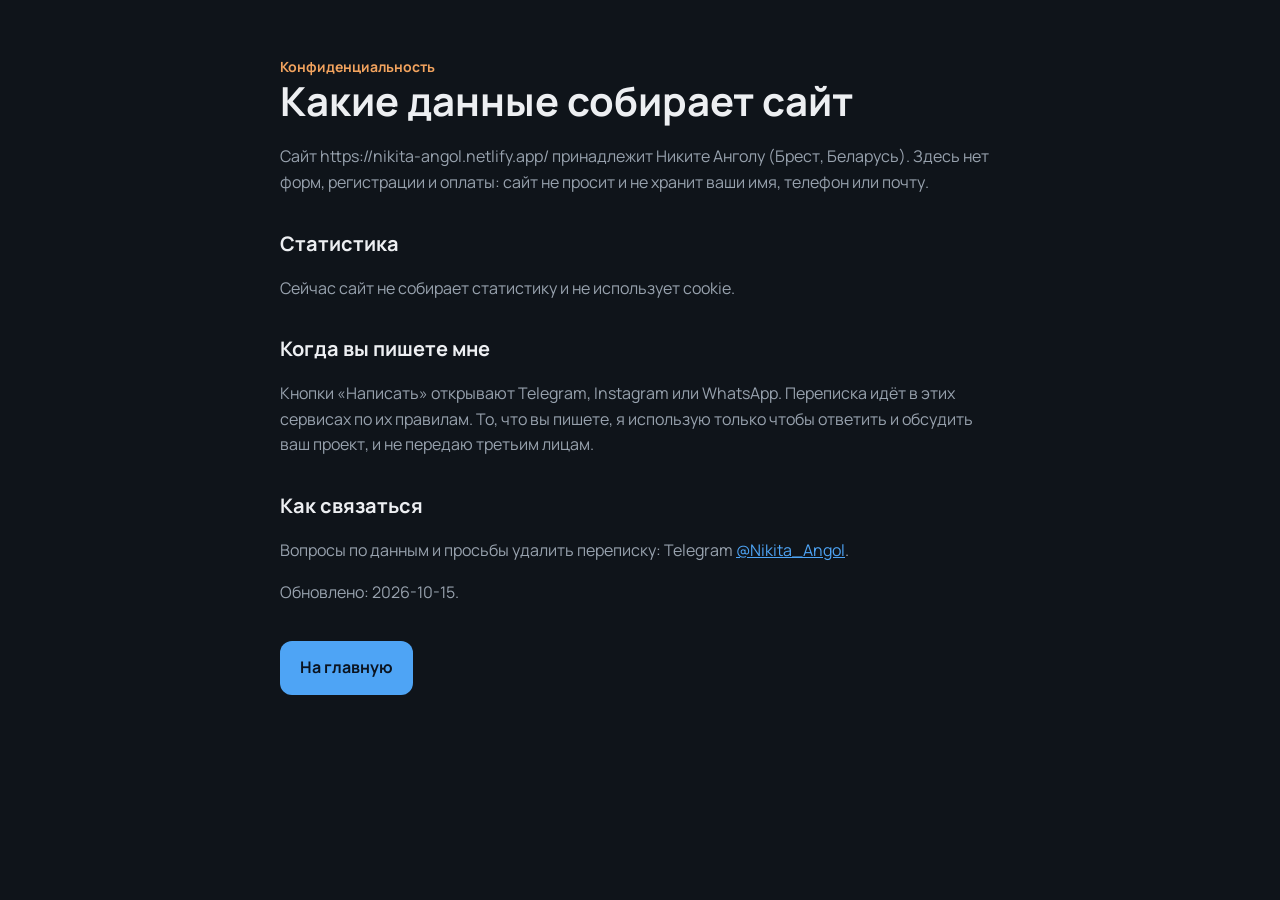
==== privacy.html @ c61cbc02 "Предпросмотр сайта-портфолио Co-Authored-By: Claude Opus 5.5 <noreply@anthropic.com>" ====
<!doctype html>
<html lang="ru"><head><meta charset="utf-8"><meta name="viewport" content="width=device-width,initial-scale=1">
<title>Политика конфиденциальности · Никита Ангол</title><meta name="robots" content="noindex,nofollow"><link rel="icon" href="./icon.svg" type="image/svg+xml">
<link rel="stylesheet" href="./fonts/fonts.css">
<style>body{margin:0;background:#0F141A;color:#EDEFF2;font:16px/1.6 Manrope,system-ui,sans-serif}main{max-width:720px;margin:0 auto;padding:56px 20px 80px}
h1{font-size:clamp(28px,5vw,40px);line-height:1.15;margin:0 0 20px}h2{font-size:20px;margin:32px 0 8px}p,li{color:#98A2AE}b{color:#EDEFF2}
a{color:#4EA4F5}.k{color:#F2A35E;font-weight:700;font-size:14px}.btn{display:inline-block;margin-top:20px;padding:14px 20px;border-radius:12px;background:#4EA4F5;color:#0B1420;font-weight:700;text-decoration:none}</style>
</head><body><main>
<div class="k">Конфиденциальность</div><h1>Какие данные собирает сайт</h1>
<p>Сайт https://nikita-angol.netlify.app/ принадлежит Никите Анголу (Брест, Беларусь). Здесь нет форм, регистрации и оплаты: сайт не просит
и не хранит ваши имя, телефон или почту.</p>
<h2>Статистика</h2><p>Сейчас сайт не собирает статистику и не использует cookie.</p>
<h2>Когда вы пишете мне</h2>
<p>Кнопки «Написать» открывают Telegram, Instagram или WhatsApp. Переписка идёт в этих сервисах по их правилам.
То, что вы пишете, я использую только чтобы ответить и обсудить ваш проект, и не передаю третьим лицам.</p>
<h2>Как связаться</h2>
<p>Вопросы по данным и просьбы удалить переписку: Telegram <a href="https://t.me/Nikita_Angol" rel="noopener">@Nikita_Angol</a>.</p>
<p>Обновлено: 2026-10-15.</p>
<a class="btn" href="./">На главную</a></main></body></html>
---- fonts/fonts.css ----
/* cyrillic */
@font-face {
  font-family: 'JetBrains Mono';
  font-style: normal;
  font-weight: 400;
  font-display: swap;
  src: url(JetBrainsMono-cyrillic-255268.woff2) format('woff2');
  unicode-range: U+0301, U+0400-045F, U+0490-0491, U+04B0-04B1, U+2116;
}
/* latin-ext */
@font-face {
  font-family: 'JetBrains Mono';
  font-style: normal;
  font-weight: 400;
  font-display: swap;
  src: url(JetBrainsMono-latin-ext-897459.woff2) format('woff2');
  unicode-range: U+0100-02BA, U+02BD-02C5, U+02C7-02CC, U+02CE-02D7, U+02DD-02FF, U+0304, U+0308, U+0329, U+1D00-1DBF, U+1E00-1E9F, U+1EF2-1EFF, U+2020, U+20A0-20AB, U+20AD-20C4, U+2113, U+2C60-2C7F, U+A720-A7FF;
}
/* latin */
@font-face {
  font-family: 'JetBrains Mono';
  font-style: normal;
  font-weight: 400;
  font-display: swap;
  src: url(JetBrainsMono-latin-621183.woff2) format('woff2');
  unicode-range: U+0000-00FF, U+0131, U+0152-0153, U+02BB-02BC, U+02C6, U+02DA, U+02DC, U+0304, U+0308, U+0329, U+2000-206F, U+20AC, U+2122, U+2191, U+2193, U+2212, U+2215, U+FEFF, U+FFFD;
}
/* cyrillic */
@font-face {
  font-family: 'JetBrains Mono';
  font-style: normal;
  font-weight: 500;
  font-display: swap;
  src: url(JetBrainsMono-cyrillic-255268.woff2) format('woff2');
  unicode-range: U+0301, U+0400-045F, U+0490-0491, U+04B0-04B1, U+2116;
}
/* latin-ext */
@font-face {
  font-family: 'JetBrains Mono';
  font-style: normal;
  font-weight: 500;
  font-display: swap;
  src: url(JetBrainsMono-latin-ext-897459.woff2) format('woff2');
  unicode-range: U+0100-02BA, U+02BD-02C5, U+02C7-02CC, U+02CE-02D7, U+02DD-02FF, U+0304, U+0308, U+0329, U+1D00-1DBF, U+1E00-1E9F, U+1EF2-1EFF, U+2020, U+20A0-20AB, U+20AD-20C4, U+2113, U+2C60-2C7F, U+A720-A7FF;
}
/* latin */
@font-face {
  font-family: 'JetBrains Mono';
  font-style: normal;
  font-weight: 500;
  font-display: swap;
  src: url(JetBrainsMono-latin-621183.woff2) format('woff2');
  unicode-range: U+0000-00FF, U+0131, U+0152-0153, U+02BB-02BC, U+02C6, U+02DA, U+02DC, U+0304, U+0308, U+0329, U+2000-206F, U+20AC, U+2122, U+2191, U+2193, U+2212, U+2215, U+FEFF, U+FFFD;
}
/* cyrillic */
@font-face {
  font-family: 'Manrope';
  font-style: normal;
  font-weight: 400;
  font-display: swap;
  src: url(Manrope-cyrillic-105721.woff2) format('woff2');
  unicode-range: U+0301, U+0400-045F, U+0490-0491, U+04B0-04B1, U+2116;
}
/* latin-ext */
@font-face {
  font-family: 'Manrope';
  font-style: normal;
  font-weight: 400;
  font-display: swap;
  src: url(Manrope-latin-ext-749127.woff2) format('woff2');
  unicode-range: U+0100-02BA, U+02BD-02C5, U+02C7-02CC, U+02CE-02D7, U+02DD-02FF, U+0304, U+0308, U+0329, U+1D00-1DBF, U+1E00-1E9F, U+1EF2-1EFF, U+2020, U+20A0-20AB, U+20AD-20C4, U+2113, U+2C60-2C7F, U+A720-A7FF;
}
/* latin */
@font-face {
  font-family: 'Manrope';
  font-style: normal;
  font-weight: 400;
  font-display: swap;
  src: url(Manrope-latin-380660.woff2) format('woff2');
  unicode-range: U+0000-00FF, U+0131, U+0152-0153, U+02BB-02BC, U+02C6, U+02DA, U+02DC, U+0304, U+0308, U+0329, U+2000-206F, U+20AC, U+2122, U+2191, U+2193, U+2212, U+2215, U+FEFF, U+FFFD;
}
/* cyrillic */
@font-face {
  font-family: 'Manrope';
  font-style: normal;
  font-weight: 500;
  font-display: swap;
  src: url(Manrope-cyrillic-105721.woff2) format('woff2');
  unicode-range: U+0301, U+0400-045F, U+0490-0491, U+04B0-04B1, U+2116;
}
/* latin-ext */
@font-face {
  font-family: 'Manrope';
  font-style: normal;
  font-weight: 500;
  font-display: swap;
  src: url(Manrope-latin-ext-749127.woff2) format('woff2');
  unicode-range: U+0100-02BA, U+02BD-02C5, U+02C7-02CC, U+02CE-02D7, U+02DD-02FF, U+0304, U+0308, U+0329, U+1D00-1DBF, U+1E00-1E9F, U+1EF2-1EFF, U+2020, U+20A0-20AB, U+20AD-20C4, U+2113, U+2C60-2C7F, U+A720-A7FF;
}
/* latin */
@font-face {
  font-family: 'Manrope';
  font-style: normal;
  font-weight: 500;
  font-display: swap;
  src: url(Manrope-latin-380660.woff2) format('woff2');
  unicode-range: U+0000-00FF, U+0131, U+0152-0153, U+02BB-02BC, U+02C6, U+02DA, U+02DC, U+0304, U+0308, U+0329, U+2000-206F, U+20AC, U+2122, U+2191, U+2193, U+2212, U+2215, U+FEFF, U+FFFD;
}
/* cyrillic */
@font-face {
  font-family: 'Manrope';
  font-style: normal;
  font-weight: 600;
  font-display: swap;
  src: url(Manrope-cyrillic-105721.woff2) format('woff2');
  unicode-range: U+0301, U+0400-045F, U+0490-0491, U+04B0-04B1, U+2116;
}
/* latin-ext */
@font-face {
  font-family: 'Manrope';
  font-style: normal;
  font-weight: 600;
  font-display: swap;
  src: url(Manrope-latin-ext-749127.woff2) format('woff2');
  unicode-range: U+0100-02BA, U+02BD-02C5, U+02C7-02CC, U+02CE-02D7, U+02DD-02FF, U+0304, U+0308, U+0329, U+1D00-1DBF, U+1E00-1E9F, U+1EF2-1EFF, U+2020, U+20A0-20AB, U+20AD-20C4, U+2113, U+2C60-2C7F, U+A720-A7FF;
}
/* latin */
@font-face {
  font-family: 'Manrope';
  font-style: normal;
  font-weight: 600;
  font-display: swap;
  src: url(Manrope-latin-380660.woff2) format('woff2');
  unicode-range: U+0000-00FF, U+0131, U+0152-0153, U+02BB-02BC, U+02C6, U+02DA, U+02DC, U+0304, U+0308, U+0329, U+2000-206F, U+20AC, U+2122, U+2191, U+2193, U+2212, U+2215, U+FEFF, U+FFFD;
}
/* cyrillic */
@font-face {
  font-family: 'Manrope';
  font-style: normal;
  font-weight: 700;
  font-display: swap;
  src: url(Manrope-cyrillic-105721.woff2) format('woff2');
  unicode-range: U+0301, U+0400-045F, U+0490-0491, U+04B0-04B1, U+2116;
}
/* latin-ext */
@font-face {
  font-family: 'Manrope';
  font-style: normal;
  font-weight: 700;
  font-display: swap;
  src: url(Manrope-latin-ext-749127.woff2) format('woff2');
  unicode-range: U+0100-02BA, U+02BD-02C5, U+02C7-02CC, U+02CE-02D7, U+02DD-02FF, U+0304, U+0308, U+0329, U+1D00-1DBF, U+1E00-1E9F, U+1EF2-1EFF, U+2020, U+20A0-20AB, U+20AD-20C4, U+2113, U+2C60-2C7F, U+A720-A7FF;
}
/* latin */
@font-face {
  font-family: 'Manrope';
  font-style: normal;
  font-weight: 700;
  font-display: swap;
  src: url(Manrope-latin-380660.woff2) format('woff2');
  unicode-range: U+0000-00FF, U+0131, U+0152-0153, U+02BB-02BC, U+02C6, U+02DA, U+02DC, U+0304, U+0308, U+0329, U+2000-206F, U+20AC, U+2122, U+2191, U+2193, U+2212, U+2215, U+FEFF, U+FFFD;
}
/* cyrillic */
@font-face {
  font-family: 'Manrope';
  font-style: normal;
  font-weight: 800;
  font-display: swap;
  src: url(Manrope-cyrillic-105721.woff2) format('woff2');
  unicode-range: U+0301, U+0400-045F, U+0490-0491, U+04B0-04B1, U+2116;
}
/* latin-ext */
@font-face {
  font-family: 'Manrope';
  font-style: normal;
  font-weight: 800;
  font-display: swap;
  src: url(Manrope-latin-ext-749127.woff2) format('woff2');
  unicode-range: U+0100-02BA, U+02BD-02C5, U+02C7-02CC, U+02CE-02D7, U+02DD-02FF, U+0304, U+0308, U+0329, U+1D00-1DBF, U+1E00-1E9F, U+1EF2-1EFF, U+2020, U+20A0-20AB, U+20AD-20C4, U+2113, U+2C60-2C7F, U+A720-A7FF;
}
/* latin */
@font-face {
  font-family: 'Manrope';
  font-style: normal;
  font-weight: 800;
  font-display: swap;
  src: url(Manrope-latin-380660.woff2) format('woff2');
  unicode-range: U+0000-00FF, U+0131, U+0152-0153, U+02BB-02BC, U+02C6, U+02DA, U+02DC, U+0304, U+0308, U+0329, U+2000-206F, U+20AC, U+2122, U+2191, U+2193, U+2212, U+2215, U+FEFF, U+FFFD;
}
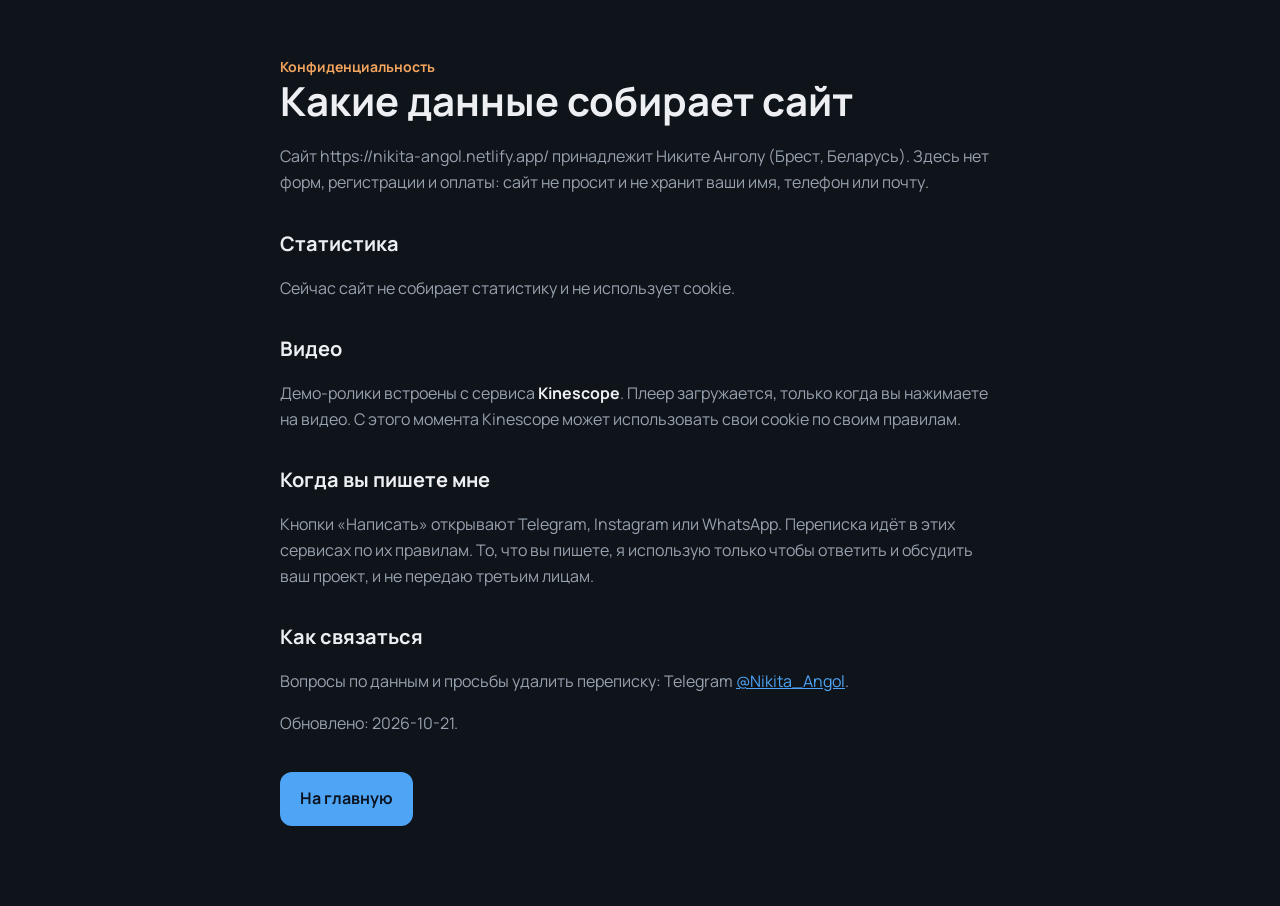
==== commit 3f5a2f07: "Обновление предпросмотра Co-Authored-By: Claude Opus 5.5 <noreply@anthropic.com>" ====
--- a/privacy.html
+++ b/privacy.html
@@ -10,10 +10,13 @@
 <p>Сайт https://nikita-angol.netlify.app/ принадлежит Никите Анголу (Брест, Беларусь). Здесь нет форм, регистрации и оплаты: сайт не просит
 и не хранит ваши имя, телефон или почту.</p>
 <h2>Статистика</h2><p>Сейчас сайт не собирает статистику и не использует cookie.</p>
+<h2>Видео</h2>
+<p>Демо-ролики встроены с сервиса <b>Kinescope</b>. Плеер загружается, только когда вы нажимаете на видео.
+С этого момента Kinescope может использовать свои cookie по своим правилам.</p>
 <h2>Когда вы пишете мне</h2>
 <p>Кнопки «Написать» открывают Telegram, Instagram или WhatsApp. Переписка идёт в этих сервисах по их правилам.
 То, что вы пишете, я использую только чтобы ответить и обсудить ваш проект, и не передаю третьим лицам.</p>
 <h2>Как связаться</h2>
 <p>Вопросы по данным и просьбы удалить переписку: Telegram <a href="https://t.me/Nikita_Angol" rel="noopener">@Nikita_Angol</a>.</p>
-<p>Обновлено: 2026-10-15.</p>
+<p>Обновлено: 2026-10-21.</p>
 <a class="btn" href="./">На главную</a></main></body></html>
--- a/fonts/fonts.css
+++ b/fonts/fonts.css
@@ -1,189 +1,189 @@
-/* cyrillic */
-@font-face {
-  font-family: 'JetBrains Mono';
-  font-style: normal;
-  font-weight: 400;
-  font-display: swap;
-  src: url(JetBrainsMono-cyrillic-255268.woff2) format('woff2');
-  unicode-range: U+0301, U+0400-045F, U+0490-0491, U+04B0-04B1, U+2116;
-}
-/* latin-ext */
-@font-face {
-  font-family: 'JetBrains Mono';
-  font-style: normal;
-  font-weight: 400;
-  font-display: swap;
-  src: url(JetBrainsMono-latin-ext-897459.woff2) format('woff2');
-  unicode-range: U+0100-02BA, U+02BD-02C5, U+02C7-02CC, U+02CE-02D7, U+02DD-02FF, U+0304, U+0308, U+0329, U+1D00-1DBF, U+1E00-1E9F, U+1EF2-1EFF, U+2020, U+20A0-20AB, U+20AD-20C4, U+2113, U+2C60-2C7F, U+A720-A7FF;
-}
-/* latin */
-@font-face {
-  font-family: 'JetBrains Mono';
-  font-style: normal;
-  font-weight: 400;
-  font-display: swap;
-  src: url(JetBrainsMono-latin-621183.woff2) format('woff2');
-  unicode-range: U+0000-00FF, U+0131, U+0152-0153, U+02BB-02BC, U+02C6, U+02DA, U+02DC, U+0304, U+0308, U+0329, U+2000-206F, U+20AC, U+2122, U+2191, U+2193, U+2212, U+2215, U+FEFF, U+FFFD;
-}
-/* cyrillic */
-@font-face {
-  font-family: 'JetBrains Mono';
-  font-style: normal;
-  font-weight: 500;
-  font-display: swap;
-  src: url(JetBrainsMono-cyrillic-255268.woff2) format('woff2');
-  unicode-range: U+0301, U+0400-045F, U+0490-0491, U+04B0-04B1, U+2116;
-}
-/* latin-ext */
-@font-face {
-  font-family: 'JetBrains Mono';
-  font-style: normal;
-  font-weight: 500;
-  font-display: swap;
-  src: url(JetBrainsMono-latin-ext-897459.woff2) format('woff2');
-  unicode-range: U+0100-02BA, U+02BD-02C5, U+02C7-02CC, U+02CE-02D7, U+02DD-02FF, U+0304, U+0308, U+0329, U+1D00-1DBF, U+1E00-1E9F, U+1EF2-1EFF, U+2020, U+20A0-20AB, U+20AD-20C4, U+2113, U+2C60-2C7F, U+A720-A7FF;
-}
-/* latin */
-@font-face {
-  font-family: 'JetBrains Mono';
-  font-style: normal;
-  font-weight: 500;
-  font-display: swap;
-  src: url(JetBrainsMono-latin-621183.woff2) format('woff2');
-  unicode-range: U+0000-00FF, U+0131, U+0152-0153, U+02BB-02BC, U+02C6, U+02DA, U+02DC, U+0304, U+0308, U+0329, U+2000-206F, U+20AC, U+2122, U+2191, U+2193, U+2212, U+2215, U+FEFF, U+FFFD;
-}
-/* cyrillic */
-@font-face {
-  font-family: 'Manrope';
-  font-style: normal;
-  font-weight: 400;
-  font-display: swap;
-  src: url(Manrope-cyrillic-105721.woff2) format('woff2');
-  unicode-range: U+0301, U+0400-045F, U+0490-0491, U+04B0-04B1, U+2116;
-}
-/* latin-ext */
-@font-face {
-  font-family: 'Manrope';
-  font-style: normal;
-  font-weight: 400;
-  font-display: swap;
-  src: url(Manrope-latin-ext-749127.woff2) format('woff2');
-  unicode-range: U+0100-02BA, U+02BD-02C5, U+02C7-02CC, U+02CE-02D7, U+02DD-02FF, U+0304, U+0308, U+0329, U+1D00-1DBF, U+1E00-1E9F, U+1EF2-1EFF, U+2020, U+20A0-20AB, U+20AD-20C4, U+2113, U+2C60-2C7F, U+A720-A7FF;
-}
-/* latin */
-@font-face {
-  font-family: 'Manrope';
-  font-style: normal;
-  font-weight: 400;
-  font-display: swap;
-  src: url(Manrope-latin-380660.woff2) format('woff2');
-  unicode-range: U+0000-00FF, U+0131, U+0152-0153, U+02BB-02BC, U+02C6, U+02DA, U+02DC, U+0304, U+0308, U+0329, U+2000-206F, U+20AC, U+2122, U+2191, U+2193, U+2212, U+2215, U+FEFF, U+FFFD;
-}
-/* cyrillic */
-@font-face {
-  font-family: 'Manrope';
-  font-style: normal;
-  font-weight: 500;
-  font-display: swap;
-  src: url(Manrope-cyrillic-105721.woff2) format('woff2');
-  unicode-range: U+0301, U+0400-045F, U+0490-0491, U+04B0-04B1, U+2116;
-}
-/* latin-ext */
-@font-face {
-  font-family: 'Manrope';
-  font-style: normal;
-  font-weight: 500;
-  font-display: swap;
-  src: url(Manrope-latin-ext-749127.woff2) format('woff2');
-  unicode-range: U+0100-02BA, U+02BD-02C5, U+02C7-02CC, U+02CE-02D7, U+02DD-02FF, U+0304, U+0308, U+0329, U+1D00-1DBF, U+1E00-1E9F, U+1EF2-1EFF, U+2020, U+20A0-20AB, U+20AD-20C4, U+2113, U+2C60-2C7F, U+A720-A7FF;
-}
-/* latin */
-@font-face {
-  font-family: 'Manrope';
-  font-style: normal;
-  font-weight: 500;
-  font-display: swap;
-  src: url(Manrope-latin-380660.woff2) format('woff2');
-  unicode-range: U+0000-00FF, U+0131, U+0152-0153, U+02BB-02BC, U+02C6, U+02DA, U+02DC, U+0304, U+0308, U+0329, U+2000-206F, U+20AC, U+2122, U+2191, U+2193, U+2212, U+2215, U+FEFF, U+FFFD;
-}
-/* cyrillic */
-@font-face {
-  font-family: 'Manrope';
-  font-style: normal;
-  font-weight: 600;
-  font-display: swap;
-  src: url(Manrope-cyrillic-105721.woff2) format('woff2');
-  unicode-range: U+0301, U+0400-045F, U+0490-0491, U+04B0-04B1, U+2116;
-}
-/* latin-ext */
-@font-face {
-  font-family: 'Manrope';
-  font-style: normal;
-  font-weight: 600;
-  font-display: swap;
-  src: url(Manrope-latin-ext-749127.woff2) format('woff2');
-  unicode-range: U+0100-02BA, U+02BD-02C5, U+02C7-02CC, U+02CE-02D7, U+02DD-02FF, U+0304, U+0308, U+0329, U+1D00-1DBF, U+1E00-1E9F, U+1EF2-1EFF, U+2020, U+20A0-20AB, U+20AD-20C4, U+2113, U+2C60-2C7F, U+A720-A7FF;
-}
-/* latin */
-@font-face {
-  font-family: 'Manrope';
-  font-style: normal;
-  font-weight: 600;
-  font-display: swap;
-  src: url(Manrope-latin-380660.woff2) format('woff2');
-  unicode-range: U+0000-00FF, U+0131, U+0152-0153, U+02BB-02BC, U+02C6, U+02DA, U+02DC, U+0304, U+0308, U+0329, U+2000-206F, U+20AC, U+2122, U+2191, U+2193, U+2212, U+2215, U+FEFF, U+FFFD;
-}
-/* cyrillic */
-@font-face {
-  font-family: 'Manrope';
-  font-style: normal;
-  font-weight: 700;
-  font-display: swap;
-  src: url(Manrope-cyrillic-105721.woff2) format('woff2');
-  unicode-range: U+0301, U+0400-045F, U+0490-0491, U+04B0-04B1, U+2116;
-}
-/* latin-ext */
-@font-face {
-  font-family: 'Manrope';
-  font-style: normal;
-  font-weight: 700;
-  font-display: swap;
-  src: url(Manrope-latin-ext-749127.woff2) format('woff2');
-  unicode-range: U+0100-02BA, U+02BD-02C5, U+02C7-02CC, U+02CE-02D7, U+02DD-02FF, U+0304, U+0308, U+0329, U+1D00-1DBF, U+1E00-1E9F, U+1EF2-1EFF, U+2020, U+20A0-20AB, U+20AD-20C4, U+2113, U+2C60-2C7F, U+A720-A7FF;
-}
-/* latin */
-@font-face {
-  font-family: 'Manrope';
-  font-style: normal;
-  font-weight: 700;
-  font-display: swap;
-  src: url(Manrope-latin-380660.woff2) format('woff2');
-  unicode-range: U+0000-00FF, U+0131, U+0152-0153, U+02BB-02BC, U+02C6, U+02DA, U+02DC, U+0304, U+0308, U+0329, U+2000-206F, U+20AC, U+2122, U+2191, U+2193, U+2212, U+2215, U+FEFF, U+FFFD;
-}
-/* cyrillic */
-@font-face {
-  font-family: 'Manrope';
-  font-style: normal;
-  font-weight: 800;
-  font-display: swap;
-  src: url(Manrope-cyrillic-105721.woff2) format('woff2');
-  unicode-range: U+0301, U+0400-045F, U+0490-0491, U+04B0-04B1, U+2116;
-}
-/* latin-ext */
-@font-face {
-  font-family: 'Manrope';
-  font-style: normal;
-  font-weight: 800;
-  font-display: swap;
-  src: url(Manrope-latin-ext-749127.woff2) format('woff2');
-  unicode-range: U+0100-02BA, U+02BD-02C5, U+02C7-02CC, U+02CE-02D7, U+02DD-02FF, U+0304, U+0308, U+0329, U+1D00-1DBF, U+1E00-1E9F, U+1EF2-1EFF, U+2020, U+20A0-20AB, U+20AD-20C4, U+2113, U+2C60-2C7F, U+A720-A7FF;
-}
-/* latin */
-@font-face {
-  font-family: 'Manrope';
-  font-style: normal;
-  font-weight: 800;
-  font-display: swap;
-  src: url(Manrope-latin-380660.woff2) format('woff2');
-  unicode-range: U+0000-00FF, U+0131, U+0152-0153, U+02BB-02BC, U+02C6, U+02DA, U+02DC, U+0304, U+0308, U+0329, U+2000-206F, U+20AC, U+2122, U+2191, U+2193, U+2212, U+2215, U+FEFF, U+FFFD;
-}
+/* cyrillic */
+@font-face {
+  font-family: 'JetBrains Mono';
+  font-style: normal;
+  font-weight: 400;
+  font-display: swap;
+  src: url(JetBrainsMono-cyrillic-255268.woff2) format('woff2');
+  unicode-range: U+0301, U+0400-045F, U+0490-0491, U+04B0-04B1, U+2116;
+}
+/* latin-ext */
+@font-face {
+  font-family: 'JetBrains Mono';
+  font-style: normal;
+  font-weight: 400;
+  font-display: swap;
+  src: url(JetBrainsMono-latin-ext-897459.woff2) format('woff2');
+  unicode-range: U+0100-02BA, U+02BD-02C5, U+02C7-02CC, U+02CE-02D7, U+02DD-02FF, U+0304, U+0308, U+0329, U+1D00-1DBF, U+1E00-1E9F, U+1EF2-1EFF, U+2020, U+20A0-20AB, U+20AD-20C4, U+2113, U+2C60-2C7F, U+A720-A7FF;
+}
+/* latin */
+@font-face {
+  font-family: 'JetBrains Mono';
+  font-style: normal;
+  font-weight: 400;
+  font-display: swap;
+  src: url(JetBrainsMono-latin-621183.woff2) format('woff2');
+  unicode-range: U+0000-00FF, U+0131, U+0152-0153, U+02BB-02BC, U+02C6, U+02DA, U+02DC, U+0304, U+0308, U+0329, U+2000-206F, U+20AC, U+2122, U+2191, U+2193, U+2212, U+2215, U+FEFF, U+FFFD;
+}
+/* cyrillic */
+@font-face {
+  font-family: 'JetBrains Mono';
+  font-style: normal;
+  font-weight: 500;
+  font-display: swap;
+  src: url(JetBrainsMono-cyrillic-255268.woff2) format('woff2');
+  unicode-range: U+0301, U+0400-045F, U+0490-0491, U+04B0-04B1, U+2116;
+}
+/* latin-ext */
+@font-face {
+  font-family: 'JetBrains Mono';
+  font-style: normal;
+  font-weight: 500;
+  font-display: swap;
+  src: url(JetBrainsMono-latin-ext-897459.woff2) format('woff2');
+  unicode-range: U+0100-02BA, U+02BD-02C5, U+02C7-02CC, U+02CE-02D7, U+02DD-02FF, U+0304, U+0308, U+0329, U+1D00-1DBF, U+1E00-1E9F, U+1EF2-1EFF, U+2020, U+20A0-20AB, U+20AD-20C4, U+2113, U+2C60-2C7F, U+A720-A7FF;
+}
+/* latin */
+@font-face {
+  font-family: 'JetBrains Mono';
+  font-style: normal;
+  font-weight: 500;
+  font-display: swap;
+  src: url(JetBrainsMono-latin-621183.woff2) format('woff2');
+  unicode-range: U+0000-00FF, U+0131, U+0152-0153, U+02BB-02BC, U+02C6, U+02DA, U+02DC, U+0304, U+0308, U+0329, U+2000-206F, U+20AC, U+2122, U+2191, U+2193, U+2212, U+2215, U+FEFF, U+FFFD;
+}
+/* cyrillic */
+@font-face {
+  font-family: 'Manrope';
+  font-style: normal;
+  font-weight: 400;
+  font-display: swap;
+  src: url(Manrope-cyrillic-105721.woff2) format('woff2');
+  unicode-range: U+0301, U+0400-045F, U+0490-0491, U+04B0-04B1, U+2116;
+}
+/* latin-ext */
+@font-face {
+  font-family: 'Manrope';
+  font-style: normal;
+  font-weight: 400;
+  font-display: swap;
+  src: url(Manrope-latin-ext-749127.woff2) format('woff2');
+  unicode-range: U+0100-02BA, U+02BD-02C5, U+02C7-02CC, U+02CE-02D7, U+02DD-02FF, U+0304, U+0308, U+0329, U+1D00-1DBF, U+1E00-1E9F, U+1EF2-1EFF, U+2020, U+20A0-20AB, U+20AD-20C4, U+2113, U+2C60-2C7F, U+A720-A7FF;
+}
+/* latin */
+@font-face {
+  font-family: 'Manrope';
+  font-style: normal;
+  font-weight: 400;
+  font-display: swap;
+  src: url(Manrope-latin-380660.woff2) format('woff2');
+  unicode-range: U+0000-00FF, U+0131, U+0152-0153, U+02BB-02BC, U+02C6, U+02DA, U+02DC, U+0304, U+0308, U+0329, U+2000-206F, U+20AC, U+2122, U+2191, U+2193, U+2212, U+2215, U+FEFF, U+FFFD;
+}
+/* cyrillic */
+@font-face {
+  font-family: 'Manrope';
+  font-style: normal;
+  font-weight: 500;
+  font-display: swap;
+  src: url(Manrope-cyrillic-105721.woff2) format('woff2');
+  unicode-range: U+0301, U+0400-045F, U+0490-0491, U+04B0-04B1, U+2116;
+}
+/* latin-ext */
+@font-face {
+  font-family: 'Manrope';
+  font-style: normal;
+  font-weight: 500;
+  font-display: swap;
+  src: url(Manrope-latin-ext-749127.woff2) format('woff2');
+  unicode-range: U+0100-02BA, U+02BD-02C5, U+02C7-02CC, U+02CE-02D7, U+02DD-02FF, U+0304, U+0308, U+0329, U+1D00-1DBF, U+1E00-1E9F, U+1EF2-1EFF, U+2020, U+20A0-20AB, U+20AD-20C4, U+2113, U+2C60-2C7F, U+A720-A7FF;
+}
+/* latin */
+@font-face {
+  font-family: 'Manrope';
+  font-style: normal;
+  font-weight: 500;
+  font-display: swap;
+  src: url(Manrope-latin-380660.woff2) format('woff2');
+  unicode-range: U+0000-00FF, U+0131, U+0152-0153, U+02BB-02BC, U+02C6, U+02DA, U+02DC, U+0304, U+0308, U+0329, U+2000-206F, U+20AC, U+2122, U+2191, U+2193, U+2212, U+2215, U+FEFF, U+FFFD;
+}
+/* cyrillic */
+@font-face {
+  font-family: 'Manrope';
+  font-style: normal;
+  font-weight: 600;
+  font-display: swap;
+  src: url(Manrope-cyrillic-105721.woff2) format('woff2');
+  unicode-range: U+0301, U+0400-045F, U+0490-0491, U+04B0-04B1, U+2116;
+}
+/* latin-ext */
+@font-face {
+  font-family: 'Manrope';
+  font-style: normal;
+  font-weight: 600;
+  font-display: swap;
+  src: url(Manrope-latin-ext-749127.woff2) format('woff2');
+  unicode-range: U+0100-02BA, U+02BD-02C5, U+02C7-02CC, U+02CE-02D7, U+02DD-02FF, U+0304, U+0308, U+0329, U+1D00-1DBF, U+1E00-1E9F, U+1EF2-1EFF, U+2020, U+20A0-20AB, U+20AD-20C4, U+2113, U+2C60-2C7F, U+A720-A7FF;
+}
+/* latin */
+@font-face {
+  font-family: 'Manrope';
+  font-style: normal;
+  font-weight: 600;
+  font-display: swap;
+  src: url(Manrope-latin-380660.woff2) format('woff2');
+  unicode-range: U+0000-00FF, U+0131, U+0152-0153, U+02BB-02BC, U+02C6, U+02DA, U+02DC, U+0304, U+0308, U+0329, U+2000-206F, U+20AC, U+2122, U+2191, U+2193, U+2212, U+2215, U+FEFF, U+FFFD;
+}
+/* cyrillic */
+@font-face {
+  font-family: 'Manrope';
+  font-style: normal;
+  font-weight: 700;
+  font-display: swap;
+  src: url(Manrope-cyrillic-105721.woff2) format('woff2');
+  unicode-range: U+0301, U+0400-045F, U+0490-0491, U+04B0-04B1, U+2116;
+}
+/* latin-ext */
+@font-face {
+  font-family: 'Manrope';
+  font-style: normal;
+  font-weight: 700;
+  font-display: swap;
+  src: url(Manrope-latin-ext-749127.woff2) format('woff2');
+  unicode-range: U+0100-02BA, U+02BD-02C5, U+02C7-02CC, U+02CE-02D7, U+02DD-02FF, U+0304, U+0308, U+0329, U+1D00-1DBF, U+1E00-1E9F, U+1EF2-1EFF, U+2020, U+20A0-20AB, U+20AD-20C4, U+2113, U+2C60-2C7F, U+A720-A7FF;
+}
+/* latin */
+@font-face {
+  font-family: 'Manrope';
+  font-style: normal;
+  font-weight: 700;
+  font-display: swap;
+  src: url(Manrope-latin-380660.woff2) format('woff2');
+  unicode-range: U+0000-00FF, U+0131, U+0152-0153, U+02BB-02BC, U+02C6, U+02DA, U+02DC, U+0304, U+0308, U+0329, U+2000-206F, U+20AC, U+2122, U+2191, U+2193, U+2212, U+2215, U+FEFF, U+FFFD;
+}
+/* cyrillic */
+@font-face {
+  font-family: 'Manrope';
+  font-style: normal;
+  font-weight: 800;
+  font-display: swap;
+  src: url(Manrope-cyrillic-105721.woff2) format('woff2');
+  unicode-range: U+0301, U+0400-045F, U+0490-0491, U+04B0-04B1, U+2116;
+}
+/* latin-ext */
+@font-face {
+  font-family: 'Manrope';
+  font-style: normal;
+  font-weight: 800;
+  font-display: swap;
+  src: url(Manrope-latin-ext-749127.woff2) format('woff2');
+  unicode-range: U+0100-02BA, U+02BD-02C5, U+02C7-02CC, U+02CE-02D7, U+02DD-02FF, U+0304, U+0308, U+0329, U+1D00-1DBF, U+1E00-1E9F, U+1EF2-1EFF, U+2020, U+20A0-20AB, U+20AD-20C4, U+2113, U+2C60-2C7F, U+A720-A7FF;
+}
+/* latin */
+@font-face {
+  font-family: 'Manrope';
+  font-style: normal;
+  font-weight: 800;
+  font-display: swap;
+  src: url(Manrope-latin-380660.woff2) format('woff2');
+  unicode-range: U+0000-00FF, U+0131, U+0152-0153, U+02BB-02BC, U+02C6, U+02DA, U+02DC, U+0304, U+0308, U+0329, U+2000-206F, U+20AC, U+2122, U+2191, U+2193, U+2212, U+2215, U+FEFF, U+FFFD;
+}
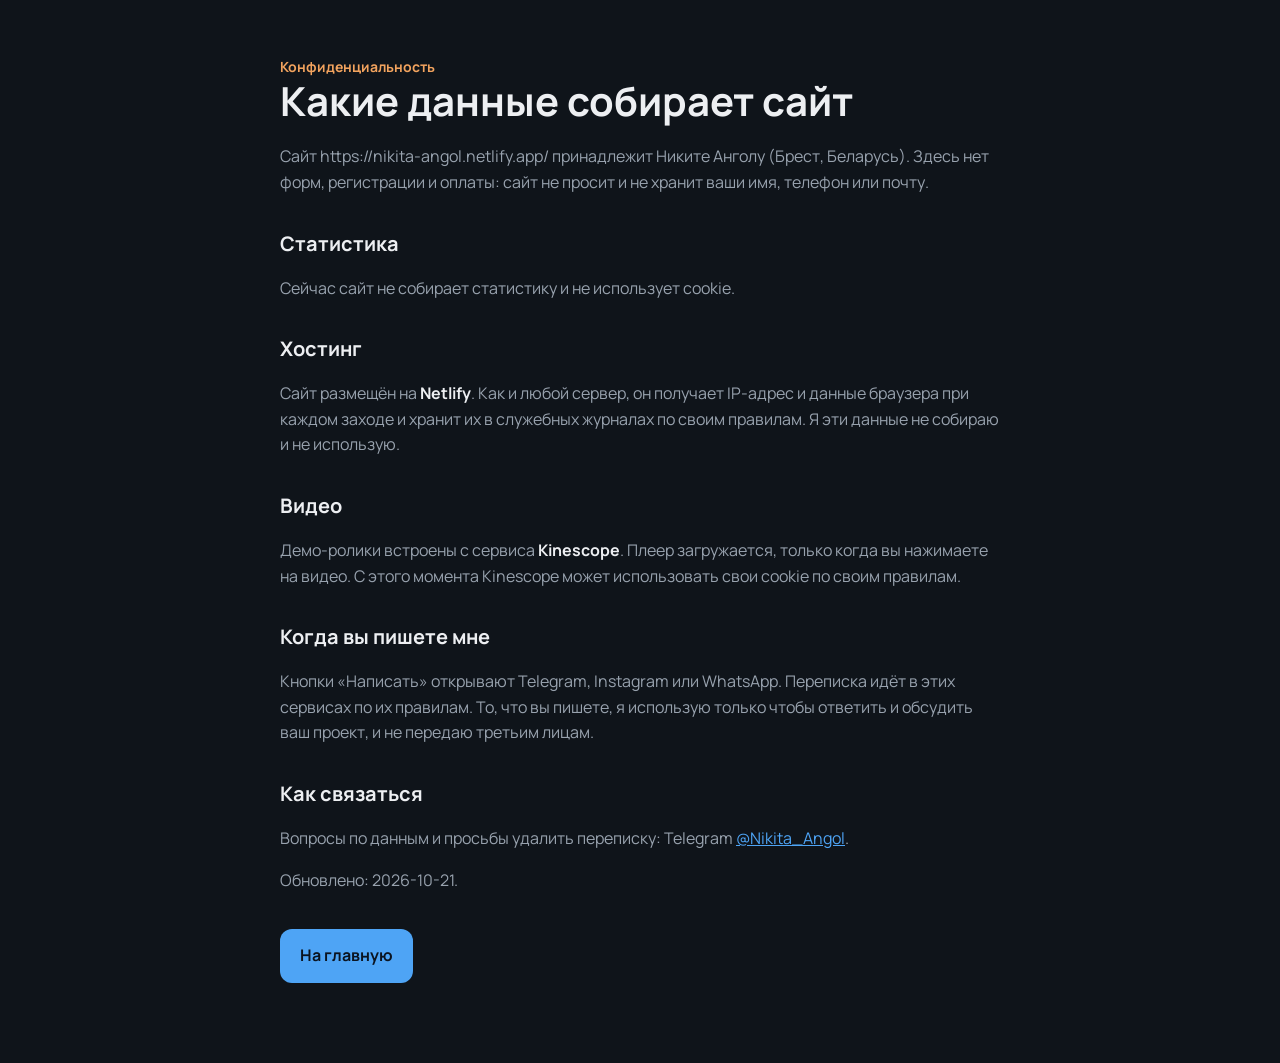
==== commit 257381fe: "Обновление предпросмотра Co-Authored-By: Claude Opus 5.5 <noreply@anthropic.com>" ====
--- a/privacy.html
+++ b/privacy.html
@@ -10,6 +10,9 @@
 <p>Сайт https://nikita-angol.netlify.app/ принадлежит Никите Анголу (Брест, Беларусь). Здесь нет форм, регистрации и оплаты: сайт не просит
 и не хранит ваши имя, телефон или почту.</p>
 <h2>Статистика</h2><p>Сейчас сайт не собирает статистику и не использует cookie.</p>
+<h2>Хостинг</h2>
+<p>Сайт размещён на <b>Netlify</b>. Как и любой сервер, он получает IP-адрес и данные браузера при каждом заходе
+и хранит их в служебных журналах по своим правилам. Я эти данные не собираю и не использую.</p>
 <h2>Видео</h2>
 <p>Демо-ролики встроены с сервиса <b>Kinescope</b>. Плеер загружается, только когда вы нажимаете на видео.
 С этого момента Kinescope может использовать свои cookie по своим правилам.</p>
